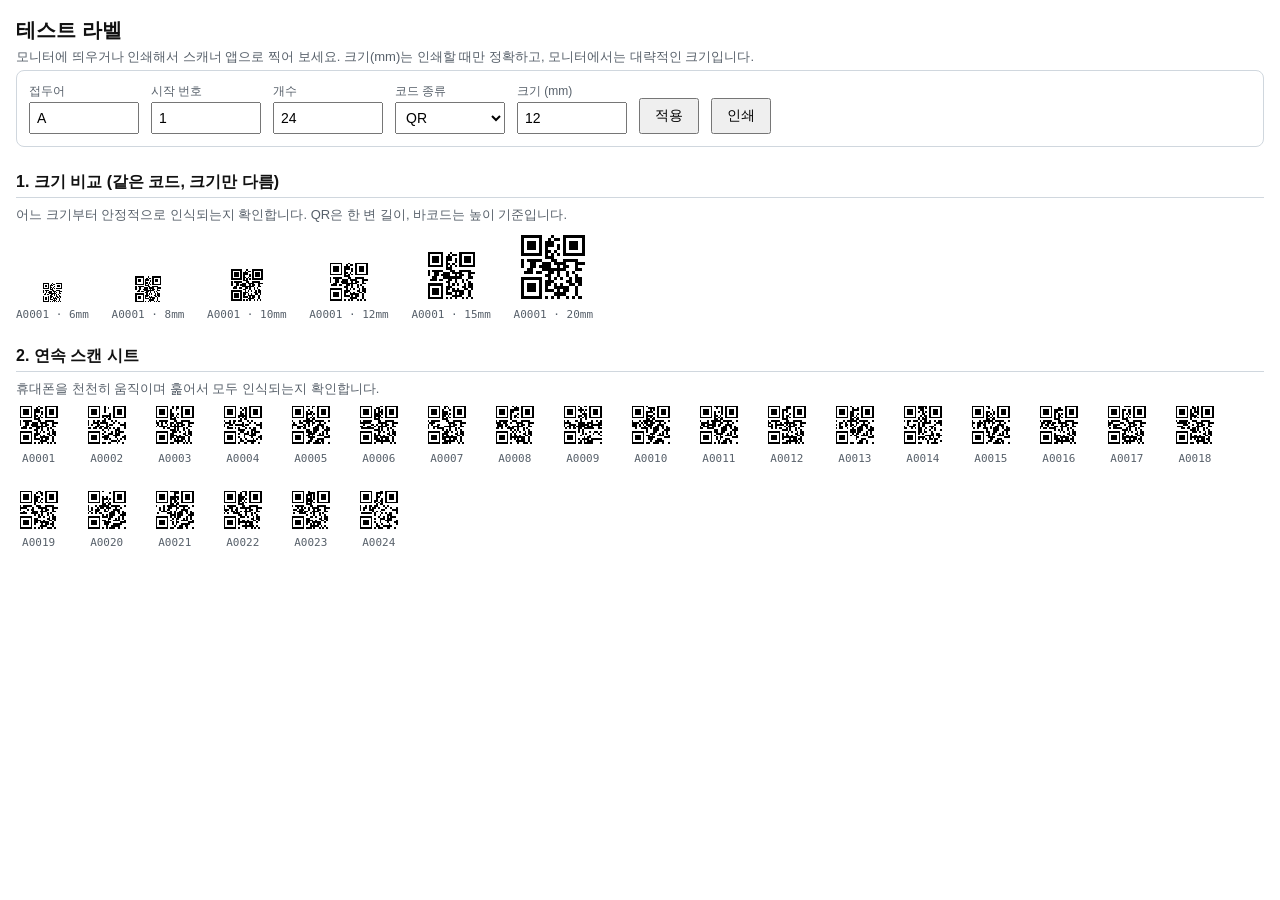
==== test-labels.html @ f10eced4 "Add label scanner PWA and test label page Co-Authored-By: Claude Opus 5.5 <noreply@anthropic.com>" ====
<!doctype html>
<html lang="ko">
<head>
<meta charset="utf-8">
<meta name="viewport" content="width=device-width, initial-scale=1">
<title>테스트 라벨</title>
<style>
  :root { --line: #d0d7de; --muted: #57606a; }
  * { box-sizing: border-box; }
  body { margin: 0; padding: 16px; font: 14px/1.4 -apple-system, "Segoe UI", sans-serif; color: #111; background: #fff; }
  h1 { font-size: 20px; margin: 0 0 4px; }
  h2 { font-size: 16px; margin: 24px 0 8px; border-bottom: 1px solid var(--line); padding-bottom: 4px; }
  .hint { color: var(--muted); font-size: 13px; margin: 4px 0; }
  .controls { display: flex; flex-wrap: wrap; gap: 12px; align-items: end; padding: 12px; border: 1px solid var(--line); border-radius: 8px; }
  .controls label { display: grid; gap: 2px; font-size: 12px; color: var(--muted); }
  .controls input, .controls select { font-size: 14px; padding: 6px; width: 110px; }
  button { font-size: 14px; padding: 7px 14px; cursor: pointer; }
  .grid { display: flex; flex-wrap: wrap; gap: 6mm; align-items: flex-end; }
  .label { display: inline-flex; flex-direction: column; align-items: center; gap: 1mm; }
  .label .cap { font: 11px ui-monospace, Consolas, monospace; color: var(--muted); }
  .label svg { display: block; }
  @media print {
    .controls, .noprint { display: none; }
    body { padding: 0; }
    h2 { break-after: avoid; }
  }
</style>
</head>
<body>
<h1>테스트 라벨</h1>
<p class="hint">모니터에 띄우거나 인쇄해서 스캐너 앱으로 찍어 보세요. 크기(mm)는 인쇄할 때만 정확하고, 모니터에서는 대략적인 크기입니다.</p>

<div class="controls">
  <label>접두어<input id="prefix" value="A"></label>
  <label>시작 번호<input id="start" type="number" value="1" min="0"></label>
  <label>개수<input id="count" type="number" value="24" min="1" max="200"></label>
  <label>코드 종류
    <select id="type">
      <option value="qr">QR</option>
      <option value="code128">바코드 (Code128)</option>
    </select>
  </label>
  <label>크기 (mm)<input id="size" type="number" value="12" min="4" max="60"></label>
  <button id="apply">적용</button>
  <button onclick="print()">인쇄</button>
</div>

<h2>1. 크기 비교 (같은 코드, 크기만 다름)</h2>
<p class="hint">어느 크기부터 안정적으로 인식되는지 확인합니다. QR은 한 변 길이, 바코드는 높이 기준입니다.</p>
<div id="size-grid" class="grid"></div>

<h2>2. 연속 스캔 시트</h2>
<p class="hint">휴대폰을 천천히 움직이며 훑어서 모두 인식되는지 확인합니다.</p>
<div id="sheet-grid" class="grid"></div>

<script src="vendor/qrcode.js"></script>
<script src="vendor/JsBarcode.all.min.js"></script>
<script>
'use strict';
const SVG_NS = 'http://www.w3.org/2000/svg';

function qrSvg(text, sizeMm) {
  const qr = qrcode(0, 'M');
  qr.addData(text);
  qr.make();
  const n = qr.getModuleCount();
  const quiet = 2; // quiet zone in modules (spec recommends 4; 2 saves tape space)
  const total = n + quiet * 2;
  let d = '';
  for (let r = 0; r < n; r++) {
    for (let c = 0; c < n; c++) {
      if (qr.isDark(r, c)) d += `M${c + quiet} ${r + quiet}h1v1h-1z`;
    }
  }
  const svg = document.createElementNS(SVG_NS, 'svg');
  svg.setAttribute('viewBox', `0 0 ${total} ${total}`);
  svg.setAttribute('shape-rendering', 'crispEdges');
  svg.style.width = svg.style.height = sizeMm + 'mm';
  svg.innerHTML = `<rect width="${total}" height="${total}" fill="#fff"/><path d="${d}" fill="#000"/>`;
  svg.dataset.code = text;
  return svg;
}

function barcodeSvg(text, heightMm) {
  const svg = document.createElementNS(SVG_NS, 'svg');
  JsBarcode(svg, text, { format: 'CODE128', width: 2, height: 60, margin: 10, displayValue: false });
  // Scale proportionally to the requested height
  const w = parseFloat(svg.getAttribute('width')), h = parseFloat(svg.getAttribute('height'));
  svg.setAttribute('viewBox', `0 0 ${w} ${h}`);
  svg.style.height = heightMm + 'mm';
  svg.style.width = (heightMm * w / h) + 'mm';
  svg.dataset.code = text;
  return svg;
}

function makeLabel(text, type, sizeMm, caption) {
  const wrap = document.createElement('div');
  wrap.className = 'label';
  wrap.appendChild(type === 'qr' ? qrSvg(text, sizeMm) : barcodeSvg(text, sizeMm));
  const cap = document.createElement('div');
  cap.className = 'cap';
  cap.textContent = caption ?? text;
  wrap.appendChild(cap);
  return wrap;
}

function codeAt(i) {
  const prefix = document.getElementById('prefix').value.trim();
  return prefix + String(i).padStart(4, '0');
}

function render() {
  const type = document.getElementById('type').value;
  const start = +document.getElementById('start').value || 0;
  const count = Math.min(200, Math.max(1, +document.getElementById('count').value || 1));
  const size = Math.max(4, +document.getElementById('size').value || 12);

  const sizeGrid = document.getElementById('size-grid');
  sizeGrid.innerHTML = '';
  const sizes = type === 'qr' ? [6, 8, 10, 12, 15, 20] : [5, 7, 9, 12, 15];
  const sample = codeAt(start);
  for (const s of sizes) sizeGrid.appendChild(makeLabel(sample, type, s, `${sample} · ${s}mm`));

  const sheet = document.getElementById('sheet-grid');
  sheet.innerHTML = '';
  for (let i = 0; i < count; i++) sheet.appendChild(makeLabel(codeAt(start + i), type, size));
}

document.getElementById('apply').addEventListener('click', render);
render();
</script>
</body>
</html>
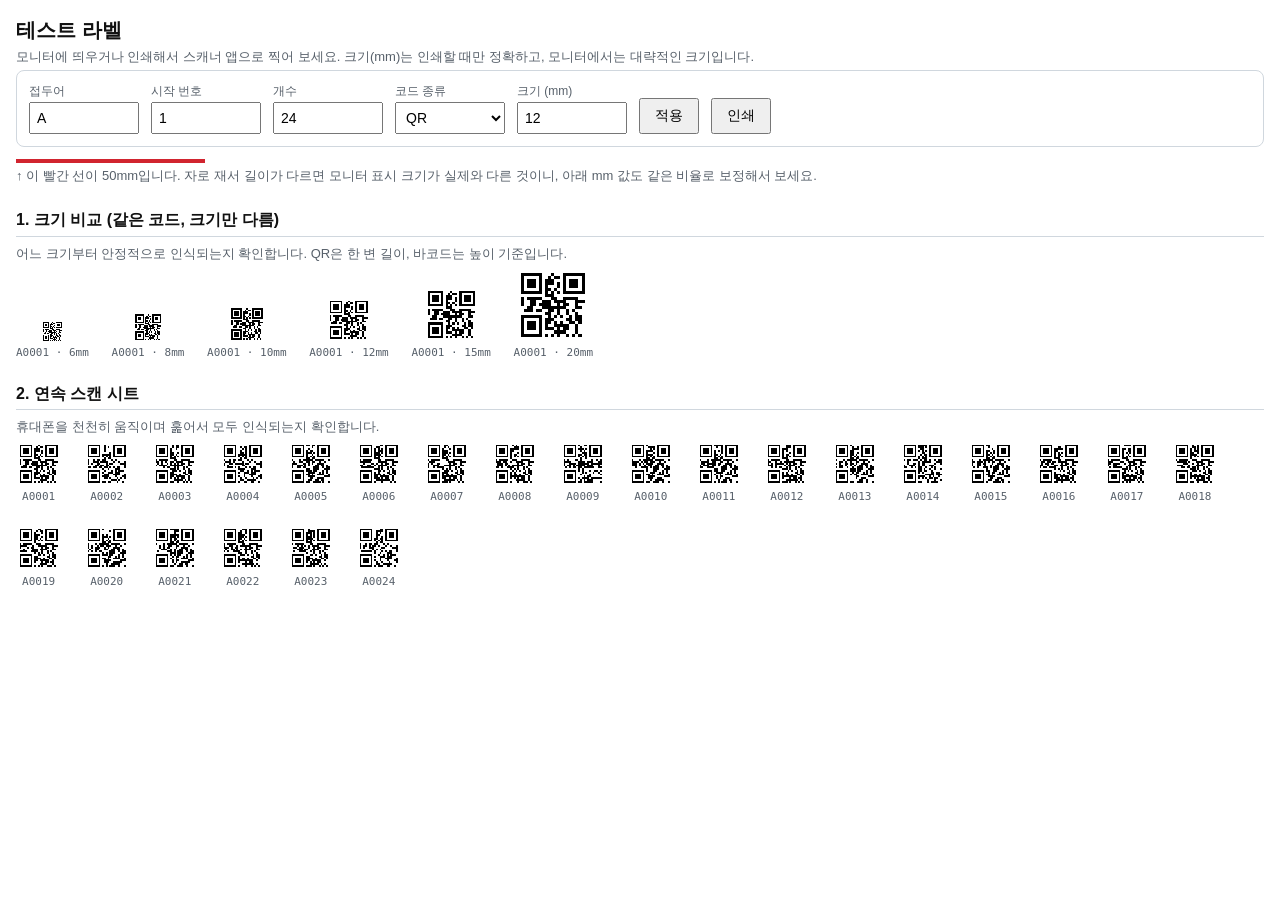
==== commit 11bb51aa: "Use full frame resolution at 1080p, add camera zoom and resolution display Co-Authored-By: Claude Op" ====
--- a/test-labels.html
+++ b/test-labels.html
@@ -43,6 +43,11 @@
   <label>크기 (mm)<input id="size" type="number" value="12" min="4" max="60"></label>
   <button id="apply">적용</button>
   <button onclick="print()">인쇄</button>
+</div>
+
+<div class="noprint" style="margin-top:12px">
+  <div style="width:50mm;height:4px;background:#d1242f"></div>
+  <p class="hint">↑ 이 빨간 선이 50mm입니다. 자로 재서 길이가 다르면 모니터 표시 크기가 실제와 다른 것이니, 아래 mm 값도 같은 비율로 보정해서 보세요.</p>
 </div>
 
 <h2>1. 크기 비교 (같은 코드, 크기만 다름)</h2>
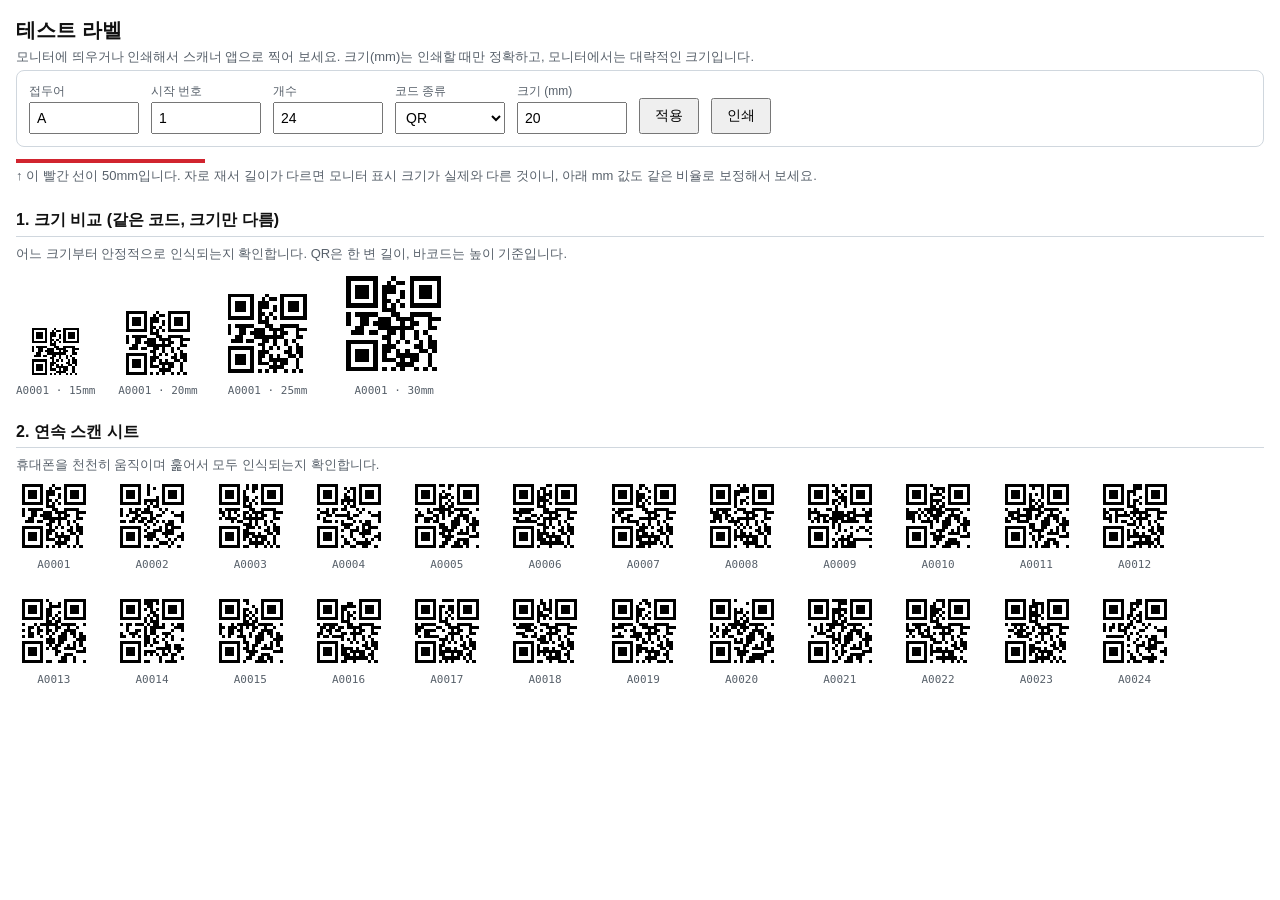
==== commit bbd194d7: "Sort scan list by code, default test labels to 20mm Co-Authored-By: Claude Opus 5.5 <noreply@anthrop" ====
--- a/test-labels.html
+++ b/test-labels.html
@@ -40,7 +40,7 @@
       <option value="code128">바코드 (Code128)</option>
     </select>
   </label>
-  <label>크기 (mm)<input id="size" type="number" value="12" min="4" max="60"></label>
+  <label>크기 (mm)<input id="size" type="number" value="20" min="4" max="60"></label>
   <button id="apply">적용</button>
   <button onclick="print()">인쇄</button>
 </div>
@@ -122,7 +122,7 @@
 
   const sizeGrid = document.getElementById('size-grid');
   sizeGrid.innerHTML = '';
-  const sizes = type === 'qr' ? [6, 8, 10, 12, 15, 20] : [5, 7, 9, 12, 15];
+  const sizes = type === 'qr' ? [15, 20, 25, 30] : [5, 7, 9, 12, 15];
   const sample = codeAt(start);
   for (const s of sizes) sizeGrid.appendChild(makeLabel(sample, type, s, `${sample} · ${s}mm`));
 
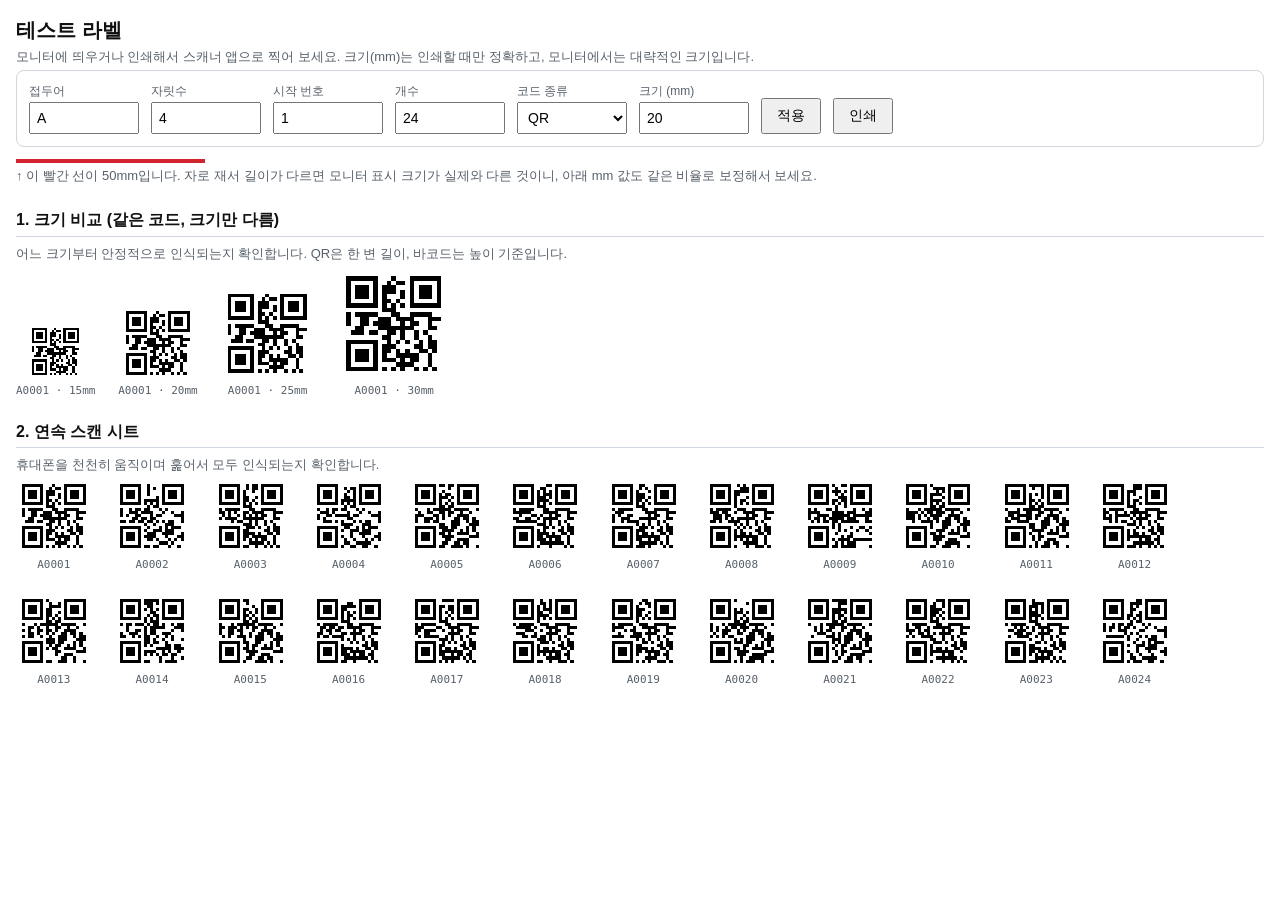
==== commit f8c9ebb9: "Add location labels, status modes, find mode, missing check, manual input, scan history, and label m" ====
--- a/test-labels.html
+++ b/test-labels.html
@@ -27,11 +27,12 @@
 </style>
 </head>
 <body>
-<h1>테스트 라벨</h1>
-<p class="hint">모니터에 띄우거나 인쇄해서 스캐너 앱으로 찍어 보세요. 크기(mm)는 인쇄할 때만 정확하고, 모니터에서는 대략적인 크기입니다.</p>
+<h1 id="title">테스트 라벨</h1>
+<p class="hint test-only">모니터에 띄우거나 인쇄해서 스캐너 앱으로 찍어 보세요. 크기(mm)는 인쇄할 때만 정확하고, 모니터에서는 대략적인 크기입니다.</p>
 
 <div class="controls">
   <label>접두어<input id="prefix" value="A"></label>
+  <label>자릿수<input id="digits" type="number" value="4" min="1" max="8"></label>
   <label>시작 번호<input id="start" type="number" value="1" min="0"></label>
   <label>개수<input id="count" type="number" value="24" min="1" max="200"></label>
   <label>코드 종류
@@ -45,17 +46,19 @@
   <button onclick="print()">인쇄</button>
 </div>
 
-<div class="noprint" style="margin-top:12px">
+<div class="noprint test-only" style="margin-top:12px">
   <div style="width:50mm;height:4px;background:#d1242f"></div>
   <p class="hint">↑ 이 빨간 선이 50mm입니다. 자로 재서 길이가 다르면 모니터 표시 크기가 실제와 다른 것이니, 아래 mm 값도 같은 비율로 보정해서 보세요.</p>
 </div>
 
+<div class="test-only">
 <h2>1. 크기 비교 (같은 코드, 크기만 다름)</h2>
 <p class="hint">어느 크기부터 안정적으로 인식되는지 확인합니다. QR은 한 변 길이, 바코드는 높이 기준입니다.</p>
 <div id="size-grid" class="grid"></div>
+</div>
 
-<h2>2. 연속 스캔 시트</h2>
-<p class="hint">휴대폰을 천천히 움직이며 훑어서 모두 인식되는지 확인합니다.</p>
+<h2 id="sheet-title">2. 연속 스캔 시트</h2>
+<p class="hint test-only">휴대폰을 천천히 움직이며 훑어서 모두 인식되는지 확인합니다.</p>
 <div id="sheet-grid" class="grid"></div>
 
 <script src="vendor/qrcode.js"></script>
@@ -111,7 +114,8 @@
 
 function codeAt(i) {
   const prefix = document.getElementById('prefix').value.trim();
-  return prefix + String(i).padStart(4, '0');
+  const digits = Math.min(8, Math.max(1, +document.getElementById('digits').value || 4));
+  return prefix + String(i).padStart(digits, '0');
 }
 
 function render() {
@@ -131,6 +135,17 @@
   for (let i = 0; i < count; i++) sheet.appendChild(makeLabel(codeAt(start + i), type, size));
 }
 
+// Opened from the app's label maker: ?prefix=A&digits=4&start=25&count=10&size=20&print=1
+const params = new URLSearchParams(location.search);
+for (const key of ['prefix', 'digits', 'start', 'count', 'size', 'type']) {
+  if (params.has(key)) document.getElementById(key).value = params.get(key);
+}
+if (params.get('print') === '1') {
+  document.title = document.getElementById('title').textContent = '라벨 인쇄';
+  document.getElementById('sheet-title').textContent = '라벨';
+  document.querySelectorAll('.test-only').forEach((el) => { el.hidden = true; });
+}
+
 document.getElementById('apply').addEventListener('click', render);
 render();
 </script>
